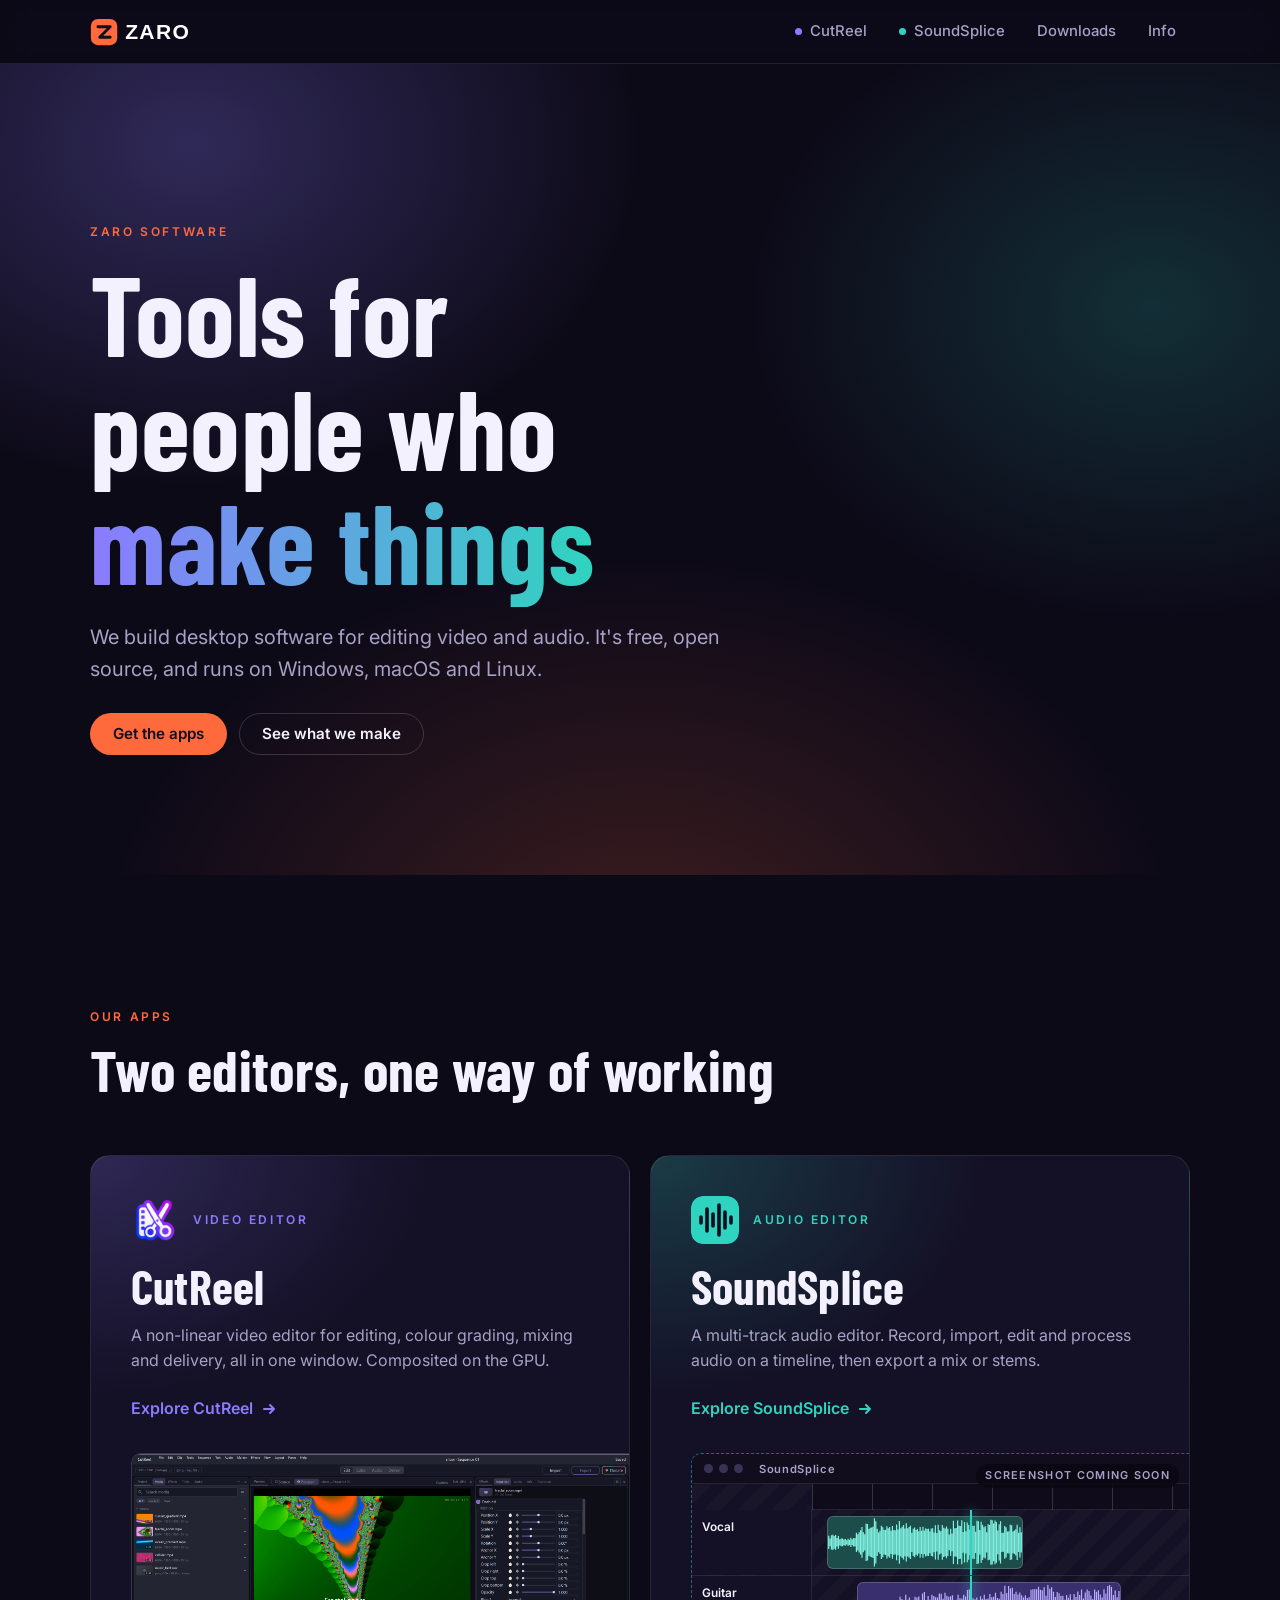
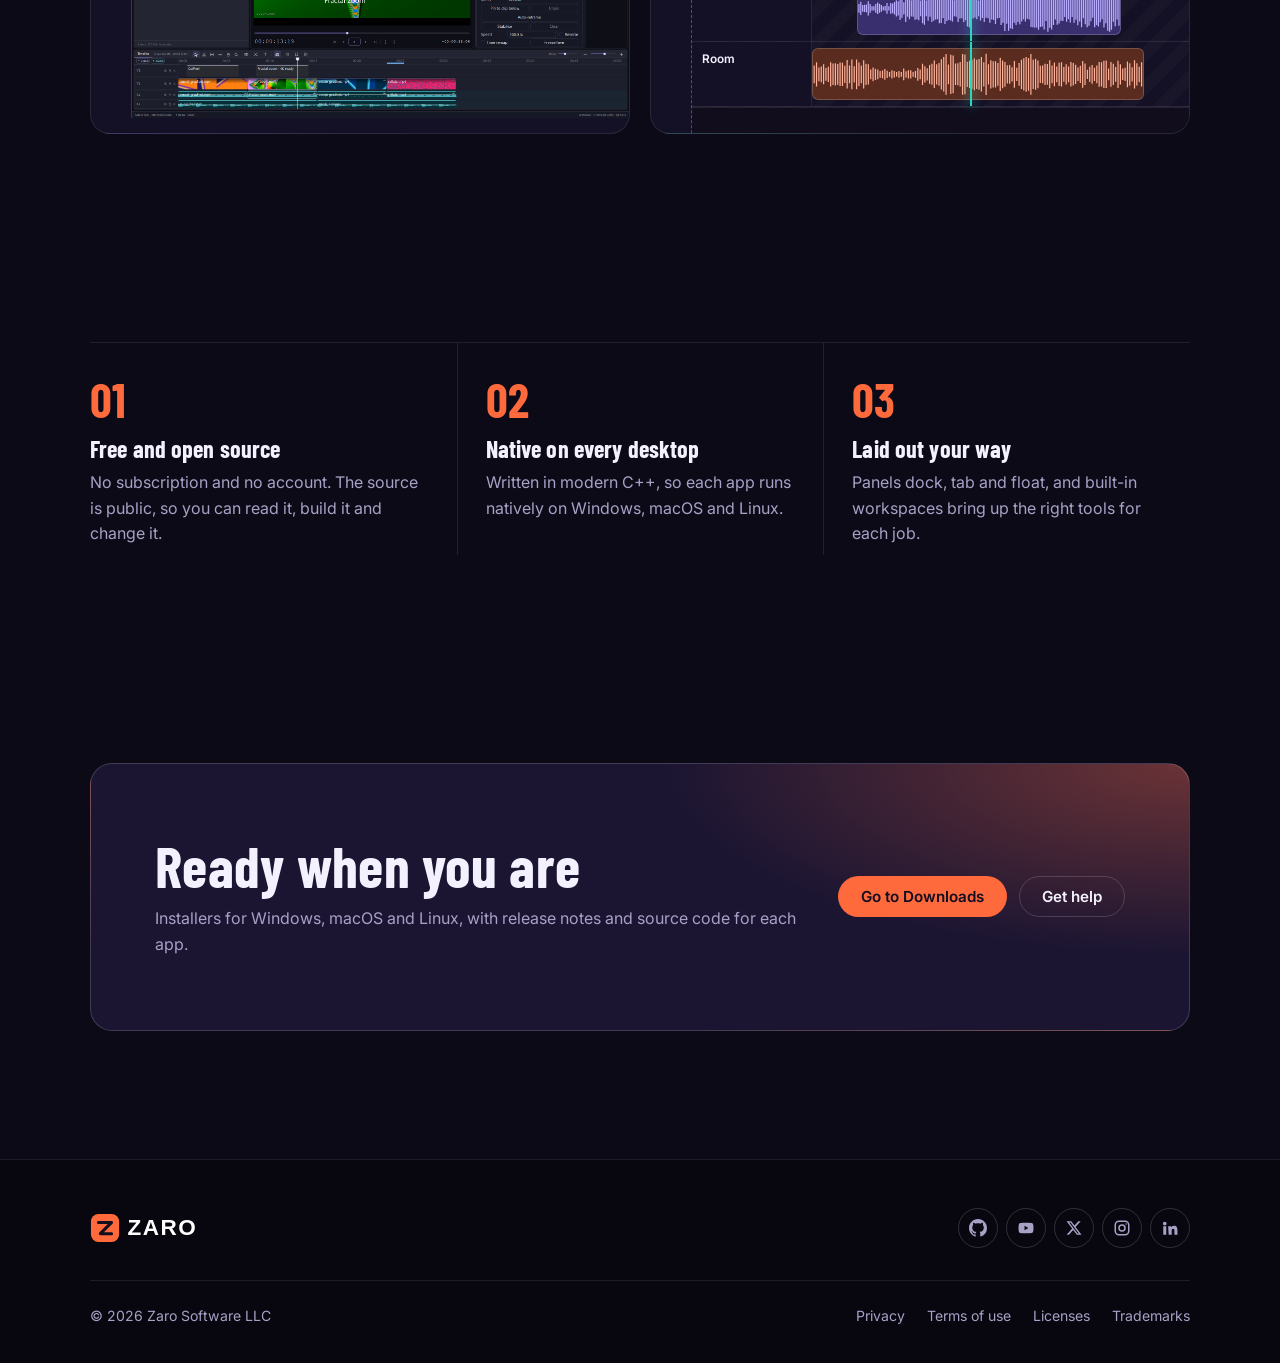
==== index.html @ 269a8d81 "Initial website" ====
<!doctype html>
<html lang="en" class="no-js">
<head>
  <meta charset="utf-8">
  <meta name="viewport" content="width=device-width, initial-scale=1">
  <title>Zaro | Free creative tools for video and audio</title>
  <meta name="description" content="Zaro makes CutReel, a non-linear video editor, and SoundSplice, a multi-track audio editor. Free, open source, for Windows, macOS and Linux.">
  <link rel="icon" href="assets/img/brand/zaro-mark.svg" type="image/svg+xml">
  <link rel="preconnect" href="https://fonts.googleapis.com">
  <link rel="preconnect" href="https://fonts.gstatic.com" crossorigin>
  <link href="https://fonts.googleapis.com/css2?family=Barlow+Condensed:wght@600;700&family=Inter:wght@400;500;600;700&family=JetBrains+Mono:wght@400;500&display=swap" rel="stylesheet">
  <link rel="stylesheet" href="assets/css/site.css">
</head>
<body class="theme-zaro">
  <a class="skip-link" href="#main">Skip to content</a>

  <header class="site-header">
    <div class="wrap">
      <a class="brand" href="index.html" aria-label="Zaro home"><img src="assets/img/brand/zaro-logo.svg" alt="Zaro" width="132" height="32"></a>
      <button class="nav-toggle" type="button" aria-expanded="false" aria-controls="site-nav" aria-label="Menu">
        <svg viewBox="0 0 24 24" fill="none" stroke="currentColor" stroke-width="2" stroke-linecap="round"><path d="M4 7h16M4 12h16M4 17h16"/></svg>
      </button>
      <nav class="nav" id="site-nav" aria-label="Main">
        <a href="cutreel.html"><span class="dot dot--cutreel"></span>CutReel</a>
        <a href="soundsplice.html"><span class="dot dot--soundsplice"></span>SoundSplice</a>
        <a href="downloads.html">Downloads</a>
        <a href="info.html">Info</a>
      </nav>
    </div>
  </header>

  <main id="main">
    <section class="home-hero">
      <div class="wrap">
        <span class="eyebrow">Zaro Software</span>
        <h1>Tools for people who <em>make things</em></h1>
        <p class="lede">We build desktop software for editing video and audio. It's free, open source, and runs on Windows, macOS and Linux.</p>
        <div class="btn-row">
          <a class="btn btn--primary" href="downloads.html">Get the apps</a>
          <a class="btn btn--ghost" href="#products">See what we make</a>
        </div>
      </div>
    </section>

    <section class="section" id="products">
      <div class="wrap">
        <div class="section-head reveal">
          <span class="eyebrow">Our apps</span>
          <h2>Two editors, one way of working</h2>
        </div>

        <div class="products">
          <a class="product-card product-card--cutreel reveal" href="cutreel.html">
            <div class="product-card__body">
              <div class="product-card__head">
                <img src="assets/img/cutreel/cutreel-icon.png" alt="" width="48" height="48">
                <span class="eyebrow">Video editor</span>
              </div>
              <h2>CutReel</h2>
              <p>A non-linear video editor for editing, colour grading, mixing and delivery, all in one window. Composited on the GPU.</p>
              <span class="go">Explore CutReel <svg viewBox="0 0 16 16" fill="none" stroke="currentColor" stroke-width="2" stroke-linecap="round" stroke-linejoin="round"><path d="M3 8h10M9 4l4 4-4 4"/></svg></span>
            </div>
            <div class="product-card__media">
              <img src="assets/img/cutreel/01-edit-workspace.png" alt="CutReel's Edit workspace with a media bin, program monitor, Inspector and four-track timeline" width="1920" height="1018" loading="lazy">
            </div>
          </a>

          <a class="product-card product-card--soundsplice reveal" href="soundsplice.html">
            <div class="product-card__body">
              <div class="product-card__head">
                <img src="assets/img/brand/soundsplice-icon.svg" alt="" width="48" height="48">
                <span class="eyebrow">Audio editor</span>
              </div>
              <h2>SoundSplice</h2>
              <p>A multi-track audio editor. Record, import, edit and process audio on a timeline, then export a mix or stems.</p>
              <span class="go">Explore SoundSplice <svg viewBox="0 0 16 16" fill="none" stroke="currentColor" stroke-width="2" stroke-linecap="round" stroke-linejoin="round"><path d="M3 8h10M9 4l4 4-4 4"/></svg></span>
            </div>
            <div class="product-card__media">
              <div class="placeholder mock-daw" data-label="Screenshot coming soon" style="--accent:var(--soundsplice)">
                <div class="mock-daw__bar"><i></i><i></i><i></i><b>SoundSplice</b></div>
                <div class="mock-daw__ruler"></div>
                <div class="mock-daw__tracks">
                  <div class="mock-track"><div class="mock-track__head"><b>Vocal</b></div><div class="mock-track__lane"><div class="mock-clip" style="left:4%;width:52%;background:#1d4d4a" data-wave="11" data-color="#7ff0e0"></div><div class="mock-playhead"></div></div></div>
                  <div class="mock-track"><div class="mock-track__head"><b>Guitar</b></div><div class="mock-track__lane"><div class="mock-clip" style="left:12%;width:70%;background:#3a2f6e" data-wave="23" data-color="#b9adff"></div><div class="mock-playhead"></div></div></div>
                  <div class="mock-track"><div class="mock-track__head"><b>Room</b></div><div class="mock-track__lane"><div class="mock-clip" style="left:0;width:88%;background:#5a2b1f" data-wave="37" data-color="#ffb199"></div><div class="mock-playhead"></div></div></div>
                </div>
                <div class="mock-daw__status"></div>
              </div>
            </div>
          </a>
        </div>
      </div>
    </section>

    <section class="section section--tight">
      <div class="wrap">
        <div class="values reveal">
          <div>
            <div class="num">01</div>
            <h3>Free and open source</h3>
            <p>No subscription and no account. The source is public, so you can read it, build it and change it.</p>
          </div>
          <div>
            <div class="num">02</div>
            <h3>Native on every desktop</h3>
            <p>Written in modern C++, so each app runs natively on Windows, macOS and Linux.</p>
          </div>
          <div>
            <div class="num">03</div>
            <h3>Laid out your way</h3>
            <p>Panels dock, tab and float, and built-in workspaces bring up the right tools for each job.</p>
          </div>
        </div>
      </div>
    </section>

    <section class="section">
      <div class="wrap">
        <div class="cta reveal">
          <div>
            <h2>Ready when you are</h2>
            <p>Installers for Windows, macOS and Linux, with release notes and source code for each app.</p>
          </div>
          <div class="btn-row">
            <a class="btn btn--primary" href="downloads.html">Go to Downloads</a>
            <a class="btn btn--ghost" href="info.html">Get help</a>
          </div>
        </div>
      </div>
    </section>
  </main>

  <footer class="site-footer">
    <div class="wrap">
      <div class="footer-top">
        <a class="footer-logo" href="index.html" aria-label="Zaro home"><img src="assets/img/brand/zaro-logo.svg" alt="Zaro" width="132" height="32"></a>
        <ul class="social" aria-label="Zaro on social media">
          <li><a href="https://github.com/skynab" aria-label="GitHub"><svg viewBox="0 0 16 16" fill="currentColor"><path d="M8 0C3.58 0 0 3.58 0 8c0 3.54 2.29 6.53 5.47 7.59.4.07.55-.17.55-.38 0-.19-.01-.82-.01-1.49-2.01.37-2.53-.49-2.69-.94-.09-.23-.48-.94-.82-1.13-.28-.15-.68-.52-.01-.53.63-.01 1.08.58 1.23.82.72 1.21 1.87.87 2.33.66.07-.52.28-.87.51-1.07-1.78-.2-3.64-.89-3.64-3.95 0-.87.31-1.59.82-2.15-.08-.2-.36-1.02.08-2.12 0 0 .67-.21 2.2.82.64-.18 1.32-.27 2-.27.68 0 1.36.09 2 .27 1.53-1.04 2.2-.82 2.2-.82.44 1.1.16 1.92.08 2.12.51.56.82 1.27.82 2.15 0 3.07-1.87 3.75-3.65 3.95.29.25.54.73.54 1.48 0 1.07-.01 1.93-.01 2.2 0 .21.15.46.55.38A8.01 8.01 0 0 0 16 8c0-4.42-3.58-8-8-8z"/></svg></a></li>
          <li><a href="#" aria-label="YouTube"><svg viewBox="0 0 24 24" fill="currentColor" fill-rule="evenodd"><path d="M21.6 7.2a2.5 2.5 0 0 0-1.8-1.8C18.2 5 12 5 12 5s-6.2 0-7.8.4a2.5 2.5 0 0 0-1.8 1.8A26 26 0 0 0 2 12a26 26 0 0 0 .4 4.8 2.5 2.5 0 0 0 1.8 1.8C5.8 19 12 19 12 19s6.2 0 7.8-.4a2.5 2.5 0 0 0 1.8-1.8A26 26 0 0 0 22 12a26 26 0 0 0-.4-4.8zM10 15V9l5.2 3z"/></svg></a></li>
          <li><a href="#" aria-label="X"><svg viewBox="0 0 24 24" fill="currentColor"><path d="M17.8 3h3.1l-6.8 7.8L22 21h-6.2l-4.9-6.4L5.3 21H2.2l7.3-8.3L2 3h6.3l4.4 5.8zm-1.1 16.2h1.7L7.4 4.7H5.6z"/></svg></a></li>
          <li><a href="#" aria-label="Instagram"><svg viewBox="0 0 24 24" fill="none" stroke="currentColor" stroke-width="2"><rect x="3" y="3" width="18" height="18" rx="5"/><circle cx="12" cy="12" r="4"/><circle cx="17.5" cy="6.5" r="1" fill="currentColor" stroke="none"/></svg></a></li>
          <li><a href="#" aria-label="LinkedIn"><svg viewBox="0 0 24 24" fill="currentColor"><path d="M4.98 3.5a2.5 2.5 0 1 1 0 5 2.5 2.5 0 0 1 0-5zM3 9.5h4V21H3zm6.5 0h3.8v1.6h.06c.53-1 1.83-2.06 3.77-2.06 4.03 0 4.77 2.65 4.77 6.1V21h-4v-5.1c0-1.22-.02-2.79-1.7-2.79-1.7 0-1.96 1.33-1.96 2.7V21h-4z"/></svg></a></li>
        </ul>
      </div>
      <div class="footer-bottom">
        <span>&copy; <span data-year>2026</span> Zaro Software LLC</span>
        <ul class="legal-links">
          <li><a href="legal.html#privacy">Privacy</a></li>
          <li><a href="legal.html#terms">Terms of use</a></li>
          <li><a href="legal.html#licenses">Licenses</a></li>
          <li><a href="legal.html#trademarks">Trademarks</a></li>
        </ul>
      </div>
    </div>
  </footer>

  <script src="assets/js/site.js"></script>
</body>
</html>
---- assets/css/site.css ----
/* ==========================================================================
   Zaro: shared stylesheet
   Product pages are dark; Downloads and Info put light "paper" content under
   a dark hero band. Each page sets its accent with a body class.
   ========================================================================== */

:root {
  --bg: #0d0a18;
  --bg-2: #141025;
  --surface: #1b1532;
  --surface-2: #241d40;
  --line: rgba(255, 255, 255, 0.09);
  --line-strong: rgba(255, 255, 255, 0.16);
  --text: #f4f1ff;
  --muted: #a8a1c6;

  --paper: #f4f3f9;
  --card: #ffffff;
  --ink: #17132a;
  --ink-muted: #5f5a7a;
  --ink-line: #e2dfee;

  --zaro: #ff6a3d;
  --cutreel: #8b7bff;
  --soundsplice: #2fd4c0;
  --accent: var(--zaro);
  --accent-ink: #120d1f;

  --font-display: "Barlow Condensed", "Arial Narrow", sans-serif;
  --font-body: "Inter", system-ui, -apple-system, "Segoe UI", sans-serif;
  --font-mono: "JetBrains Mono", ui-monospace, Consolas, monospace;

  --radius: 14px;
  --radius-sm: 9px;
  --wrap: 1180px;
  --gutter: clamp(16px, 4vw, 40px);
  --header-h: 64px;
}

body.theme-cutreel { --accent: var(--cutreel); }
body.theme-soundsplice { --accent: var(--soundsplice); }

*, *::before, *::after { box-sizing: border-box; }

html { scroll-behavior: smooth; scroll-padding-top: calc(var(--header-h) + 16px); }
@media (prefers-reduced-motion: reduce) { html { scroll-behavior: auto; } }

body {
  margin: 0;
  background: var(--bg);
  color: var(--text);
  font-family: var(--font-body);
  font-size: 16px;
  line-height: 1.6;
  -webkit-font-smoothing: antialiased;
  overflow-x: hidden;
}

img { max-width: 100%; height: auto; display: block; }
a { color: inherit; }
code { font-family: var(--font-mono); font-size: 0.9em; }

.wrap { width: 100%; max-width: var(--wrap); margin: 0 auto; padding: 0 var(--gutter); }

.skip-link {
  position: absolute; left: 12px; top: -48px; z-index: 100;
  background: var(--accent); color: var(--accent-ink);
  padding: 8px 14px; border-radius: 8px; font-weight: 600; text-decoration: none;
}
.skip-link:focus { top: 12px; }

:focus-visible { outline: 2px solid var(--accent); outline-offset: 3px; border-radius: 4px; }

/* ---------- Type ---------- */

.display, h1, h2, h3 {
  font-family: var(--font-display);
  font-weight: 700;
  line-height: 1.02;
  letter-spacing: 0.005em;
  margin: 0;
}
h1 { font-size: clamp(2.8rem, 7vw, 5.4rem); }
h2 { font-size: clamp(2.2rem, 4.6vw, 3.6rem); }
h3 { font-size: clamp(1.45rem, 2.2vw, 1.8rem); }

.eyebrow {
  display: inline-block;
  font-size: 0.75rem;
  font-weight: 600;
  letter-spacing: 0.22em;
  text-transform: uppercase;
  color: var(--accent);
  margin-bottom: 14px;
}
.lede { font-size: clamp(1.05rem, 1.6vw, 1.25rem); color: var(--muted); max-width: 640px; }
.muted { color: var(--muted); }
.center { text-align: center; }
.center .lede { margin-left: auto; margin-right: auto; }

/* ---------- Buttons ---------- */

.btn {
  display: inline-flex; align-items: center; justify-content: center; gap: 8px;
  padding: 12px 22px;
  border-radius: 999px;
  border: 1px solid transparent;
  font: 600 0.95rem/1 var(--font-body);
  text-decoration: none;
  cursor: pointer;
  transition: transform 0.15s ease, background 0.15s ease, border-color 0.15s ease, color 0.15s ease;
  white-space: nowrap;
}
.btn:hover { transform: translateY(-1px); }
.btn--primary { background: var(--accent); color: var(--accent-ink); }
.btn--primary:hover { filter: brightness(1.08); }
.btn--ghost { border-color: var(--line-strong); color: var(--text); background: transparent; }
.btn--ghost:hover { border-color: var(--text); }
.btn--sm { padding: 8px 14px; font-size: 0.85rem; }
.btn-row { display: flex; flex-wrap: wrap; gap: 12px; margin-top: 28px; }
.center .btn-row { justify-content: center; }

/* ---------- Header ---------- */

.site-header {
  position: sticky; top: 0; z-index: 50;
  height: var(--header-h);
  background: rgba(13, 10, 24, 0.82);
  backdrop-filter: saturate(140%) blur(14px);
  -webkit-backdrop-filter: saturate(140%) blur(14px);
  border-bottom: 1px solid var(--line);
}
.site-header .wrap { height: 100%; display: flex; align-items: center; gap: 28px; }
.brand { display: inline-flex; align-items: center; flex-shrink: 0; }
.brand img { height: 28px; width: auto; }

.nav { display: flex; align-items: center; gap: 4px; margin-left: auto; }
.nav a {
  position: relative;
  padding: 8px 14px;
  border-radius: 999px;
  color: var(--muted);
  text-decoration: none;
  font-weight: 500;
  font-size: 0.93rem;
  transition: color 0.15s ease, background 0.15s ease;
}
.nav a:hover { color: var(--text); background: rgba(255, 255, 255, 0.05); }
.nav a[aria-current="page"] { color: var(--text); background: rgba(255, 255, 255, 0.08); }
.nav .dot { display: inline-block; width: 7px; height: 7px; border-radius: 50%; margin-right: 8px; vertical-align: 1px; }
.nav .dot--cutreel { background: var(--cutreel); }
.nav .dot--soundsplice { background: var(--soundsplice); }
.nav .btn { margin-left: 10px; }

.nav-toggle {
  display: none;
  margin-left: auto;
  width: 42px; height: 42px;
  border-radius: 10px;
  border: 1px solid var(--line-strong);
  background: transparent; color: var(--text);
  cursor: pointer;
}
.nav-toggle svg { width: 20px; height: 20px; }

@media (max-width: 860px) {
  .nav-toggle { display: inline-flex; align-items: center; justify-content: center; }
  .nav {
    position: absolute; top: var(--header-h); left: 0; right: 0;
    flex-direction: column; align-items: stretch; gap: 2px;
    padding: 12px var(--gutter) 20px;
    background: var(--bg);
    border-bottom: 1px solid var(--line);
    display: none;
  }
  .nav.is-open { display: flex; }
  .nav a { padding: 12px 14px; border-radius: 10px; }
  .nav .btn { margin: 8px 0 0; }
}

/* ---------- Generic sections ---------- */

.section { padding: clamp(72px, 10vw, 128px) 0; position: relative; }
.section--tight { padding: clamp(48px, 7vw, 80px) 0; }
.section-head { margin-bottom: clamp(36px, 5vw, 56px); }
.section-head .lede { margin-top: 16px; }
.divider { border: 0; border-top: 1px solid var(--line); margin: 0; }

.glow::before {
  content: "";
  position: absolute; inset: 0;
  background: radial-gradient(60% 40% at 50% 20%, color-mix(in srgb, var(--accent) 20%, transparent), transparent 70%);
  -webkit-mask-image: linear-gradient(transparent, #000 15%, #000 85%, transparent);
  mask-image: linear-gradient(transparent, #000 15%, #000 85%, transparent);
  pointer-events: none;
}

/* ---------- Product hero ---------- */

.hero {
  position: relative;
  padding: clamp(64px, 9vw, 112px) 0 0;
  overflow: hidden;
  background:
    radial-gradient(70% 60% at 50% 0%, color-mix(in srgb, var(--accent) 26%, transparent), transparent 70%),
    linear-gradient(180deg, var(--bg-2), var(--bg) 85%);
}
.hero .wrap { position: relative; }
.hero-copy { text-align: center; max-width: 860px; margin: 0 auto; }
.hero-copy h1 span { color: var(--accent); }
.hero-copy .lede { margin: 22px auto 0; }
.hero-icon { width: 72px; height: 72px; margin: 0 auto 22px; border-radius: 18px; }
.hero-meta { margin-top: 18px; font-size: 0.85rem; color: var(--muted); }

.hero-stage { perspective: 1600px; margin-top: clamp(48px, 7vw, 80px); padding-bottom: clamp(48px, 7vw, 96px); }
.hero-shot {
  position: relative;
  transform-origin: 50% 0%;
  transform: rotateX(var(--tilt, 22deg)) scale(var(--shrink, 0.94));
  transition: transform 0.08s linear;
  will-change: transform;
}
.frame {
  border-radius: var(--radius);
  border: 1px solid var(--line-strong);
  background: #0a0812;
  overflow: hidden;
  box-shadow: 0 40px 120px -30px rgba(0, 0, 0, 0.8), 0 0 0 1px rgba(0, 0, 0, 0.4);
}
.frame--bar::before {
  content: "";
  display: block; height: 28px;
  background:
    radial-gradient(circle at 16px 14px, #ff5f57 5px, transparent 5.5px),
    radial-gradient(circle at 34px 14px, #febc2e 5px, transparent 5.5px),
    radial-gradient(circle at 52px 14px, #28c840 5px, transparent 5.5px),
    #17131f;
  border-bottom: 1px solid var(--line);
}
@media (prefers-reduced-motion: reduce) { .hero-shot { transform: none !important; } }

.scroll-cue {
  display: flex; flex-direction: column; align-items: center; gap: 8px;
  margin-top: 36px;
  font-size: 0.7rem; letter-spacing: 0.3em; text-transform: uppercase; color: var(--muted);
}
.scroll-cue i { width: 1px; height: 36px; background: linear-gradient(var(--accent), transparent); animation: cue 1.8s ease-in-out infinite; }
@keyframes cue { 0%, 100% { opacity: 0.3; transform: scaleY(0.6); } 50% { opacity: 1; transform: scaleY(1); } }

/* ---------- Workspace tabs ---------- */

.tabs { display: inline-flex; gap: 4px; padding: 5px; border-radius: 999px; background: var(--surface); border: 1px solid var(--line); flex-wrap: wrap; justify-content: center; }
.tabs button {
  border: 0; background: transparent; color: var(--muted);
  padding: 9px 20px; border-radius: 999px;
  font: 600 0.92rem/1 var(--font-body); cursor: pointer;
  transition: background 0.15s ease, color 0.15s ease;
}
.tabs button:hover { color: var(--text); }
.tabs button[aria-selected="true"] { background: var(--accent); color: var(--accent-ink); }
.tab-panels { margin-top: 32px; position: relative; }
.tab-panel[hidden] { display: none; }
.tab-panel figcaption { margin-top: 16px; text-align: center; color: var(--muted); font-size: 0.95rem; }
.tab-panel { animation: fadeUp 0.35s ease both; }
@keyframes fadeUp { from { opacity: 0; transform: translateY(8px); } to { opacity: 1; transform: none; } }

/* ---------- Sticky story (text steps beside a pinned visual) ---------- */

.story { display: grid; grid-template-columns: minmax(0, 0.9fr) minmax(0, 1.1fr); gap: clamp(32px, 5vw, 72px); align-items: start; }
.story-steps { display: flex; flex-direction: column; }
.story-step {
  min-height: min(72vh, 680px);
  display: flex; flex-direction: column; justify-content: center;
  padding: 24px 0 24px 28px;
  border-left: 2px solid var(--line);
  opacity: 0.38;
  transition: opacity 0.3s ease, border-color 0.3s ease;
}
.story-step.is-active { opacity: 1; border-left-color: var(--accent); }
.story-step h3 { margin-bottom: 12px; }
.story-step p { color: var(--muted); margin: 0 0 14px; }
.story-step .story-inline { display: none; margin-top: 18px; }
.story-visual { position: sticky; top: calc(var(--header-h) + 6vh); height: min(76vh, 640px); display: flex; align-items: center; justify-content: center; }
.story-visual figure { position: absolute; inset: 0; margin: 0; display: flex; align-items: center; justify-content: center; opacity: 0; transform: translateY(16px) scale(0.98); transition: opacity 0.45s ease, transform 0.45s ease; pointer-events: none; }
.story-visual figure.is-active { opacity: 1; transform: none; pointer-events: auto; }
.story-visual img { max-height: 100%; width: auto; max-width: 100%; object-fit: contain; }

@media (max-width: 900px) {
  .story { grid-template-columns: 1fr; }
  .story-visual { display: none; }
  .story-step { min-height: 0; opacity: 1; padding: 28px 0 28px 20px; border-left-color: var(--accent); }
  .story-step .story-inline { display: block; }
}

/* ---------- Bullet lists ---------- */

.ticks { list-style: none; padding: 0; margin: 0; display: grid; gap: 10px; }
.ticks li { position: relative; padding-left: 28px; color: var(--muted); }
.ticks li::before {
  content: "";
  position: absolute; left: 0; top: 0.5em;
  width: 14px; height: 8px;
  border-left: 2px solid var(--accent); border-bottom: 2px solid var(--accent);
  transform: rotate(-45deg) translateY(-3px);
}
.ticks strong { color: var(--text); font-weight: 600; }

/* ---------- Split feature (copy beside imagery) ---------- */

.split { display: grid; grid-template-columns: minmax(0, 1fr) minmax(0, 1.25fr); gap: clamp(32px, 5vw, 72px); align-items: center; }
.split--flip { grid-template-columns: minmax(0, 1.25fr) minmax(0, 1fr); }
.split--flip > :first-child { order: 2; }
.split h2 { margin-bottom: 16px; }
.split .lede { margin-bottom: 26px; }
@media (max-width: 900px) {
  .split, .split--flip { grid-template-columns: 1fr; }
  .split--flip > :first-child { order: 0; }
}

.collage { display: grid; gap: 16px; }
.collage--2 { grid-template-columns: 1.3fr 1fr; align-items: start; }
.collage--2 > :nth-child(3) { grid-column: 1 / -1; }
@media (max-width: 560px) { .collage--2 { grid-template-columns: 1fr; } }

.shot { margin: 0; }
.shot img { width: 100%; border-radius: var(--radius-sm); border: 1px solid var(--line-strong); background: #0a0812; }
.shot figcaption { margin-top: 10px; font-size: 0.85rem; color: var(--muted); }
.zoomable { cursor: zoom-in; }

/* ---------- Bento grid ---------- */

.bento { display: grid; grid-template-columns: repeat(6, minmax(0, 1fr)); gap: 16px; }
.tile {
  grid-column: span 2;
  background: linear-gradient(180deg, var(--surface), var(--bg-2));
  border: 1px solid var(--line);
  border-radius: var(--radius);
  padding: 24px;
  display: flex; flex-direction: column; gap: 10px;
  overflow: hidden;
}
.tile--wide { grid-column: span 4; }
.tile--half { grid-column: span 3; }
.tile--full { grid-column: 1 / -1; }
.tile h3 { font-size: 1.45rem; }
.tile p { margin: 0; color: var(--muted); font-size: 0.95rem; }
.tile .tile-media { margin-top: auto; padding-top: 14px; }
.tile .tile-media img { border-radius: 8px; border: 1px solid var(--line); }
@media (max-width: 900px) {
  .bento { grid-template-columns: repeat(2, minmax(0, 1fr)); }
  .tile, .tile--wide, .tile--half { grid-column: span 2; }
  .tile--sm-half { grid-column: span 1; }
}
@media (max-width: 560px) { .tile--sm-half { grid-column: span 2; } }

/* ---------- Scope grid ---------- */

.quad { display: grid; grid-template-columns: repeat(2, minmax(0, 1fr)); gap: 16px; }
@media (max-width: 640px) { .quad { grid-template-columns: 1fr; } }
.quad .shot { position: relative; }
.quad .shot figcaption {
  position: absolute; left: 12px; bottom: 12px; margin: 0;
  padding: 4px 10px; border-radius: 999px;
  background: rgba(10, 8, 18, 0.8); color: var(--text);
  font-size: 0.75rem; font-weight: 600; letter-spacing: 0.08em; text-transform: uppercase;
}

/* ---------- Chips / formats ---------- */

.chips { display: flex; flex-wrap: wrap; gap: 10px; }
.chip {
  display: inline-flex; align-items: center; gap: 8px;
  padding: 8px 14px; border-radius: 999px;
  background: var(--surface); border: 1px solid var(--line);
  font-size: 0.9rem; color: var(--text);
}
.chip b { color: var(--accent); font-weight: 600; }

.terminal {
  background: #08060f;
  border: 1px solid var(--line-strong);
  border-radius: var(--radius);
  padding: 20px 22px;
  font-family: var(--font-mono);
  font-size: 0.88rem;
  line-height: 1.8;
  color: #d8d2f5;
  overflow-x: auto;
}
.terminal .p { color: var(--accent); user-select: none; }
.terminal .c { color: #6f6890; }

/* ---------- "Under the hood" cards ---------- */

.hood { display: grid; grid-template-columns: repeat(4, minmax(0, 1fr)); gap: 16px; }
.hood-card { padding: 26px 22px; border-radius: var(--radius); border: 1px solid var(--line); background: var(--bg-2); }
.hood-card .eyebrow { font-size: 0.68rem; margin-bottom: 18px; }
.hood-card h3 { font-size: 1.7rem; margin-bottom: 10px; }
.hood-card p { margin: 0; color: var(--muted); font-size: 0.93rem; }
@media (max-width: 960px) { .hood { grid-template-columns: repeat(2, minmax(0, 1fr)); } }
@media (max-width: 520px) { .hood { grid-template-columns: 1fr; } }

/* ---------- Use-case marquee ---------- */

.marquee { overflow: hidden; mask-image: linear-gradient(90deg, transparent, #000 10%, #000 90%, transparent); -webkit-mask-image: linear-gradient(90deg, transparent, #000 10%, #000 90%, transparent); }
.marquee-track { display: flex; gap: 14px; width: max-content; animation: marquee 38s linear infinite; }
.marquee-track span {
  padding: 14px 24px; border-radius: 999px; border: 1px solid var(--line-strong);
  font-family: var(--font-display); font-weight: 600; font-size: 1.3rem; letter-spacing: 0.08em; text-transform: uppercase;
  white-space: nowrap;
}
.marquee-track span:nth-child(odd) { color: var(--accent); }
@keyframes marquee { to { transform: translateX(-50%); } }
@media (prefers-reduced-motion: reduce) { .marquee-track { animation: none; flex-wrap: wrap; width: auto; } }

/* ---------- CTA band ---------- */

.cta {
  position: relative;
  border-radius: calc(var(--radius) + 8px);
  padding: clamp(40px, 6vw, 72px) clamp(24px, 5vw, 64px);
  background:
    radial-gradient(80% 120% at 100% 0%, color-mix(in srgb, var(--accent) 35%, transparent), transparent 60%),
    var(--surface);
  border: 1px solid var(--line-strong);
  display: grid; grid-template-columns: 1fr auto; gap: 32px; align-items: center;
  overflow: hidden;
}
.cta p { margin: 12px 0 0; color: var(--muted); }
.cta .btn-row { margin: 0; }
@media (max-width: 760px) { .cta { grid-template-columns: 1fr; } }

/* ---------- Floating download pill ---------- */

.float-pill {
  position: fixed; left: 50%; bottom: 20px; z-index: 40;
  display: flex; align-items: center; gap: 16px;
  padding: 8px 8px 8px 20px;
  border-radius: 999px;
  background: rgba(20, 16, 37, 0.9);
  border: 1px solid var(--line-strong);
  backdrop-filter: blur(12px); -webkit-backdrop-filter: blur(12px);
  box-shadow: 0 16px 40px -12px rgba(0, 0, 0, 0.6);
  font-size: 0.85rem; color: var(--muted);
  transform: translate(-50%, 140%);
  opacity: 0;
  transition: transform 0.35s ease, opacity 0.35s ease;
  max-width: calc(100% - 32px);
}
.float-pill.is-visible { transform: translate(-50%, 0); opacity: 1; }
.float-pill span { white-space: nowrap; overflow: hidden; text-overflow: ellipsis; }
@media (max-width: 560px) { .float-pill span { display: none; } .float-pill { padding: 6px; } }

/* ---------- Lightbox ---------- */

.lightbox {
  position: fixed; inset: 0; z-index: 90;
  background: rgba(6, 4, 12, 0.92);
  display: none; align-items: center; justify-content: center;
  padding: 4vh 4vw;
  cursor: zoom-out;
}
.lightbox.is-open { display: flex; animation: fadeUp 0.2s ease both; }
.lightbox img { max-width: 100%; max-height: 100%; border-radius: 10px; box-shadow: 0 30px 80px rgba(0, 0, 0, 0.6); }
.lightbox button {
  position: absolute; top: 18px; right: 18px;
  width: 44px; height: 44px; border-radius: 50%;
  border: 1px solid var(--line-strong); background: var(--surface); color: var(--text);
  font-size: 1.4rem; line-height: 1; cursor: pointer;
}

/* ---------- Reveal on scroll ---------- */

.reveal { opacity: 0; transform: translateY(24px); transition: opacity 0.7s ease, transform 0.7s ease; }
.reveal.is-in { opacity: 1; transform: none; }
@media (prefers-reduced-motion: reduce) { .reveal { opacity: 1; transform: none; transition: none; } }
.no-js .reveal { opacity: 1; transform: none; }

/* ---------- Placeholder art (SoundSplice and other pending imagery) ---------- */

.placeholder {
  position: relative;
  border-radius: var(--radius-sm);
  border: 1px dashed color-mix(in srgb, var(--accent) 45%, transparent);
  background:
    repeating-linear-gradient(135deg, rgba(255, 255, 255, 0.025) 0 12px, transparent 12px 24px),
    var(--bg-2);
  overflow: hidden;
}
.placeholder::after {
  content: attr(data-label);
  position: absolute; right: 10px; top: 10px;
  padding: 3px 9px; border-radius: 999px;
  background: rgba(10, 8, 18, 0.85); color: var(--muted);
  font-size: 0.68rem; letter-spacing: 0.12em; text-transform: uppercase; font-weight: 600;
}
.placeholder svg { display: block; width: 100%; height: auto; }

/* Mock multitrack editor built from SVG waveforms (see site.js: renderWaveMocks) */
.mock-daw { aspect-ratio: 16 / 9; display: grid; grid-template-rows: 30px 26px 1fr 26px; }
.mock-daw__bar { border-bottom: 1px solid var(--line); background: #110d1d; display: flex; align-items: center; gap: 6px; padding: 0 12px; }
.mock-daw__bar i { width: 9px; height: 9px; border-radius: 50%; background: #3a3256; }
.mock-daw__bar b { margin-left: 10px; font: 600 0.7rem var(--font-body); color: var(--muted); letter-spacing: 0.06em; }
.mock-daw__ruler { border-bottom: 1px solid var(--line); background: repeating-linear-gradient(90deg, var(--line-strong) 0 1px, transparent 1px 60px) #0f0b1a; margin-left: 120px; }
.mock-daw__tracks { display: flex; flex-direction: column; }
.mock-track { flex: 1; display: grid; grid-template-columns: 120px 1fr; border-bottom: 1px solid var(--line); min-height: 0; }
.mock-track__head { background: #141025; border-right: 1px solid var(--line); padding: 8px 10px; font-size: 0.7rem; color: var(--muted); display: flex; flex-direction: column; justify-content: space-between; }
.mock-track__head b { color: var(--text); font-weight: 600; font-size: 0.74rem; }
.mock-track__head span { display: flex; gap: 4px; }
.mock-track__head span i { font-style: normal; font-weight: 700; font-size: 0.6rem; padding: 1px 5px; border-radius: 4px; background: #241d40; }
.mock-track__lane { position: relative; padding: 6px 0; }
.mock-clip { position: absolute; top: 6px; bottom: 6px; border-radius: 6px; overflow: hidden; border: 1px solid rgba(255, 255, 255, 0.18); }
.mock-clip svg { position: absolute; inset: 0; width: 100%; height: 100%; }
.mock-clip em { position: absolute; left: 6px; top: 3px; font-style: normal; font-size: 0.62rem; font-weight: 600; color: rgba(255, 255, 255, 0.9); z-index: 1; }
.mock-daw__status { border-top: 1px solid var(--line); background: #110d1d; }
.mock-playhead { position: absolute; top: 0; bottom: 0; width: 2px; background: var(--accent); left: 42%; box-shadow: 0 0 12px var(--accent); }
@media (max-width: 560px) {
  .mock-track { grid-template-columns: 64px 1fr; }
  .mock-daw__ruler { margin-left: 64px; }
  .mock-track__head span { display: none; }
}

.mock-panel { aspect-ratio: 4 / 3; display: flex; align-items: center; justify-content: center; padding: 24px; }
.mock-panel--wide { aspect-ratio: 16 / 7; }

/* ---------- Light "paper" pages (Downloads, Info, Legal) ---------- */

.page-hero {
  position: relative;
  padding: clamp(56px, 8vw, 96px) 0 clamp(48px, 6vw, 72px);
  background:
    radial-gradient(60% 90% at 85% 0%, color-mix(in srgb, var(--accent) 22%, transparent), transparent 65%),
    var(--bg-2);
  border-bottom: 1px solid var(--line);
}
.page-hero h1 { font-size: clamp(2.6rem, 6vw, 4.2rem); }
.page-hero .lede { margin-top: 14px; }

.paper { background: var(--paper); color: var(--ink); }
.paper .muted, .paper .lede { color: var(--ink-muted); }
.paper .eyebrow { color: var(--ink-muted); }
.paper h2 { font-size: clamp(1.9rem, 3.4vw, 2.6rem); }

.card {
  background: var(--card);
  border: 1px solid var(--ink-line);
  border-radius: var(--radius);
  padding: 22px;
  color: var(--ink);
  text-decoration: none;
  transition: border-color 0.15s ease, box-shadow 0.15s ease, transform 0.15s ease;
}
a.card:hover { border-color: #c9c4de; box-shadow: 0 10px 30px -18px rgba(23, 19, 42, 0.45); transform: translateY(-2px); }

/* Downloads */
.product-jump { display: flex; flex-wrap: wrap; gap: 10px; margin-top: 28px; }
.product-jump a {
  display: inline-flex; align-items: center; gap: 10px;
  padding: 10px 18px 10px 12px; border-radius: 999px;
  border: 1px solid var(--line-strong); color: var(--text); text-decoration: none; font-weight: 600; font-size: 0.92rem;
}
.product-jump a:hover { border-color: var(--text); }
.product-jump img, .product-jump .pj-icon { width: 26px; height: 26px; border-radius: 7px; }

.dl-product { padding: clamp(48px, 7vw, 80px) 0; border-bottom: 1px solid var(--ink-line); }
.dl-product:last-child { border-bottom: 0; }
.dl-head { display: flex; align-items: center; gap: 18px; margin-bottom: 8px; flex-wrap: wrap; }
.dl-head img, .dl-head .pj-icon { width: 56px; height: 56px; border-radius: 14px; }
.dl-head h2 { font-size: clamp(2rem, 4vw, 2.8rem); }
.dl-head .tag {
  margin-left: auto;
  font-size: 0.75rem; font-weight: 600; padding: 5px 12px; border-radius: 999px;
  background: color-mix(in srgb, var(--p-accent) 16%, white); color: var(--ink);
  border: 1px solid color-mix(in srgb, var(--p-accent) 45%, white);
}
.dl-meta { color: var(--ink-muted); font-size: 0.95rem; margin: 0 0 32px; }
.dl-meta a { color: var(--ink); font-weight: 600; }
.dl-label { font-size: 0.72rem; font-weight: 700; letter-spacing: 0.2em; text-transform: uppercase; color: var(--ink-muted); margin: 0 0 14px; }

.os-grid { display: grid; grid-template-columns: repeat(3, minmax(0, 1fr)); gap: 16px; margin-bottom: 40px; }
@media (max-width: 860px) { .os-grid { grid-template-columns: 1fr; } }
.os-card { position: relative; display: flex; flex-direction: column; gap: 6px; min-height: 196px; }
.os-card svg.os-icon { width: 30px; height: 30px; margin-bottom: 12px; color: var(--ink); }
.os-card h3 { font-family: var(--font-body); font-weight: 700; font-size: 1.15rem; }
.os-card p { margin: 0; color: var(--ink-muted); font-size: 0.9rem; }
.os-card .os-cta { margin-top: auto; padding-top: 18px; }
.os-card .text-link { color: var(--ink); font-weight: 600; text-decoration: none; font-size: 0.92rem; }
.os-card .text-link:hover { text-decoration: underline; }
.os-card.is-yours { border: 2px solid var(--p-accent); padding: 21px; }
.os-card .yours-badge {
  position: absolute; top: 16px; right: 16px;
  font-size: 0.7rem; font-weight: 700; letter-spacing: 0.04em;
  padding: 4px 10px; border-radius: 999px;
  background: var(--p-accent); color: var(--accent-ink);
}
.os-card .btn--primary { background: var(--p-accent); color: var(--accent-ink); }
.os-card .btn--soon { background: var(--paper); color: var(--ink-muted); border-color: var(--ink-line); cursor: default; }
.os-card .btn--soon:hover { transform: none; }

.res-grid { display: grid; grid-template-columns: repeat(4, minmax(0, 1fr)); gap: 14px; }
@media (max-width: 960px) { .res-grid { grid-template-columns: repeat(2, minmax(0, 1fr)); } }
@media (max-width: 520px) { .res-grid { grid-template-columns: 1fr; } }
.res-card { display: flex; flex-direction: column; gap: 4px; padding: 18px; }
.res-card h4 { margin: 0; font-size: 0.98rem; }
.res-card p { margin: 0; color: var(--ink-muted); font-size: 0.86rem; }
.res-card .res-go { margin-top: 14px; font-size: 0.85rem; font-weight: 600; color: var(--ink); display: inline-flex; align-items: center; gap: 6px; }
.dl-note { margin-top: 28px; font-size: 0.86rem; color: var(--ink-muted); }

/* Info */
.search {
  position: relative; max-width: 640px; margin-top: 28px;
}
.search input {
  width: 100%;
  padding: 16px 18px 16px 50px;
  border-radius: 12px;
  border: 1px solid var(--line-strong);
  background: rgba(255, 255, 255, 0.05);
  color: var(--text);
  font: inherit;
}
.search input::placeholder { color: var(--muted); }
.search input:focus { outline: none; border-color: var(--accent); background: rgba(255, 255, 255, 0.08); }
.search svg { position: absolute; left: 18px; top: 50%; width: 18px; height: 18px; transform: translateY(-50%); color: var(--muted); }

.filter-tabs { display: flex; gap: 8px; flex-wrap: wrap; margin-bottom: 24px; }
.filter-tabs button {
  border: 1px solid var(--ink-line); background: var(--card); color: var(--ink-muted);
  padding: 8px 16px; border-radius: 999px; font: 600 0.88rem/1 var(--font-body); cursor: pointer;
}
.filter-tabs button[aria-pressed="true"] { background: var(--ink); border-color: var(--ink); color: #fff; }

.guide-list { display: grid; gap: 12px; }
.guide { display: grid; grid-template-columns: auto 1fr auto; gap: 18px; align-items: center; }
.guide .g-icon { width: 44px; height: 44px; border-radius: 11px; display: grid; place-items: center; background: var(--paper); border: 1px solid var(--ink-line); }
.guide .g-icon svg { width: 20px; height: 20px; }
.guide h3 { font-family: var(--font-body); font-size: 1.05rem; font-weight: 700; margin: 0 0 2px; }
.guide p { margin: 0; color: var(--ink-muted); font-size: 0.92rem; }
.guide .g-meta { font-size: 0.82rem; color: var(--ink-muted); white-space: nowrap; display: flex; align-items: center; gap: 10px; }
.pill { display: inline-block; padding: 3px 10px; border-radius: 999px; font-size: 0.72rem; font-weight: 700; letter-spacing: 0.03em; }
.pill--cutreel { background: #ece9ff; color: #4b3dc4; }
.pill--soundsplice { background: #dcf8f3; color: #0f7a6c; }
.pill--zaro { background: #ffe8df; color: #b13e17; }
@media (max-width: 640px) {
  .guide { grid-template-columns: auto 1fr; }
  .guide .g-meta { grid-column: 2; }
}

.community { display: grid; grid-template-columns: repeat(4, minmax(0, 1fr)); gap: 14px; }
@media (max-width: 960px) { .community { grid-template-columns: repeat(2, minmax(0, 1fr)); } }
@media (max-width: 520px) { .community { grid-template-columns: 1fr; } }
.community .card { display: flex; flex-direction: column; gap: 8px; }
.community .card svg { width: 26px; height: 26px; margin-bottom: 6px; }
.community h3 { font-family: var(--font-body); font-size: 1.02rem; font-weight: 700; }
.community p { margin: 0; color: var(--ink-muted); font-size: 0.9rem; }

.faq { display: grid; gap: 10px; }
.faq details { background: var(--card); border: 1px solid var(--ink-line); border-radius: 12px; padding: 0 20px; }
.faq summary { cursor: pointer; list-style: none; padding: 18px 0; font-weight: 600; display: flex; justify-content: space-between; gap: 16px; }
.faq summary::-webkit-details-marker { display: none; }
.faq summary::after { content: "+"; font-size: 1.3rem; line-height: 1; color: var(--ink-muted); transition: transform 0.2s ease; }
.faq details[open] summary::after { transform: rotate(45deg); }
.faq details p { margin: 0 0 18px; color: var(--ink-muted); }
.faq a, .prose a { color: var(--ink); font-weight: 600; }

.empty-state { display: none; padding: 32px; text-align: center; color: var(--ink-muted); border: 1px dashed var(--ink-line); border-radius: var(--radius); }
.empty-state.is-visible { display: block; }

.prose { max-width: 760px; }
.prose h2 { margin: 48px 0 12px; font-size: 2rem; }
.prose h2:first-child { margin-top: 0; }
.prose p, .prose li { color: var(--ink-muted); }

/* ---------- Home ---------- */

.home-hero {
  position: relative;
  padding: clamp(80px, 12vw, 160px) 0 clamp(72px, 10vw, 120px);
  overflow: hidden;
  background:
    radial-gradient(50% 60% at 15% 10%, rgba(139, 123, 255, 0.28), transparent 70%),
    radial-gradient(45% 55% at 90% 30%, rgba(47, 212, 192, 0.18), transparent 70%),
    radial-gradient(60% 70% at 50% 110%, rgba(255, 106, 61, 0.2), transparent 70%),
    var(--bg);
}
.home-hero h1 { font-size: clamp(3.2rem, 9vw, 7rem); max-width: 11ch; }
.home-hero h1 em { font-style: normal; background: linear-gradient(90deg, var(--cutreel), var(--soundsplice)); -webkit-background-clip: text; background-clip: text; color: transparent; }
.home-hero .lede { margin-top: 24px; }

.products { display: grid; grid-template-columns: repeat(2, minmax(0, 1fr)); gap: 20px; }
@media (max-width: 900px) { .products { grid-template-columns: 1fr; } }
.product-card {
  --p-accent: var(--zaro);
  position: relative;
  display: flex; flex-direction: column;
  border-radius: calc(var(--radius) + 6px);
  border: 1px solid var(--line);
  background:
    radial-gradient(90% 60% at 0% 0%, color-mix(in srgb, var(--p-accent) 22%, transparent), transparent 70%),
    var(--bg-2);
  overflow: hidden;
  text-decoration: none;
  transition: border-color 0.2s ease, transform 0.2s ease;
}
.product-card:hover { border-color: color-mix(in srgb, var(--p-accent) 60%, transparent); transform: translateY(-3px); }
.product-card--cutreel { --p-accent: var(--cutreel); }
.product-card--soundsplice { --p-accent: var(--soundsplice); }
.product-card__body { padding: clamp(24px, 3.5vw, 40px) clamp(24px, 3.5vw, 40px) 0; }
.product-card__head { display: flex; align-items: center; gap: 14px; margin-bottom: 18px; }
.product-card__head img, .product-card__head .pj-icon { width: 48px; height: 48px; border-radius: 12px; }
.product-card__head .eyebrow { color: var(--p-accent); margin: 0; }
.product-card h2 { font-size: clamp(2.2rem, 4vw, 3rem); }
.product-card p { color: var(--muted); margin: 12px 0 0; }
.product-card .go { display: inline-flex; align-items: center; gap: 8px; margin-top: 22px; font-weight: 600; color: var(--p-accent); }
.product-card .go svg { width: 16px; height: 16px; transition: transform 0.2s ease; }
.product-card:hover .go svg { transform: translateX(4px); }
.product-card__media { margin-top: 32px; padding-left: clamp(24px, 3.5vw, 40px); }
.product-card__media > * { border-radius: 10px 0 0 0; border-right: 0; border-bottom: 0; }
.product-card__media img { width: 100%; border: 1px solid var(--line-strong); border-right: 0; border-bottom: 0; border-radius: 10px 0 0 0; }

.values { display: grid; grid-template-columns: repeat(3, minmax(0, 1fr)); gap: 0; border-top: 1px solid var(--line); }
.values > div { padding: 32px 28px 8px 0; }
.values > div + div { padding-left: 28px; border-left: 1px solid var(--line); }
.values .num { font-family: var(--font-display); font-size: 3rem; font-weight: 700; color: var(--zaro); line-height: 1; }
.values h3 { margin: 14px 0 8px; font-size: 1.5rem; }
.values p { margin: 0; color: var(--muted); }
@media (max-width: 760px) {
  .values { grid-template-columns: 1fr; }
  .values > div + div { padding-left: 0; border-left: 0; border-top: 1px solid var(--line); }
}

/* ---------- Footer ---------- */

.site-footer { background: #08060f; border-top: 1px solid var(--line); padding: 48px 0 36px; color: var(--muted); font-size: 0.88rem; }
.footer-top { display: flex; align-items: center; justify-content: space-between; gap: 24px; flex-wrap: wrap; }
.footer-logo img { height: 30px; width: auto; }
.social { display: flex; gap: 8px; list-style: none; margin: 0; padding: 0; }
.social a {
  display: grid; place-items: center;
  width: 40px; height: 40px; border-radius: 50%;
  border: 1px solid var(--line-strong); color: var(--muted);
  transition: color 0.15s ease, border-color 0.15s ease, background 0.15s ease;
}
.social a:hover { color: var(--text); border-color: var(--text); background: rgba(255, 255, 255, 0.05); }
.social svg { width: 18px; height: 18px; }
.footer-bottom { display: flex; justify-content: space-between; gap: 16px; flex-wrap: wrap; margin-top: 32px; padding-top: 24px; border-top: 1px solid var(--line); }
.legal-links { display: flex; flex-wrap: wrap; gap: 6px 22px; list-style: none; margin: 0; padding: 0; }
.legal-links a { color: var(--muted); text-decoration: none; }
.legal-links a:hover { color: var(--text); text-decoration: underline; }

.visually-hidden { position: absolute !important; width: 1px; height: 1px; overflow: hidden; clip: rect(0 0 0 0); white-space: nowrap; }
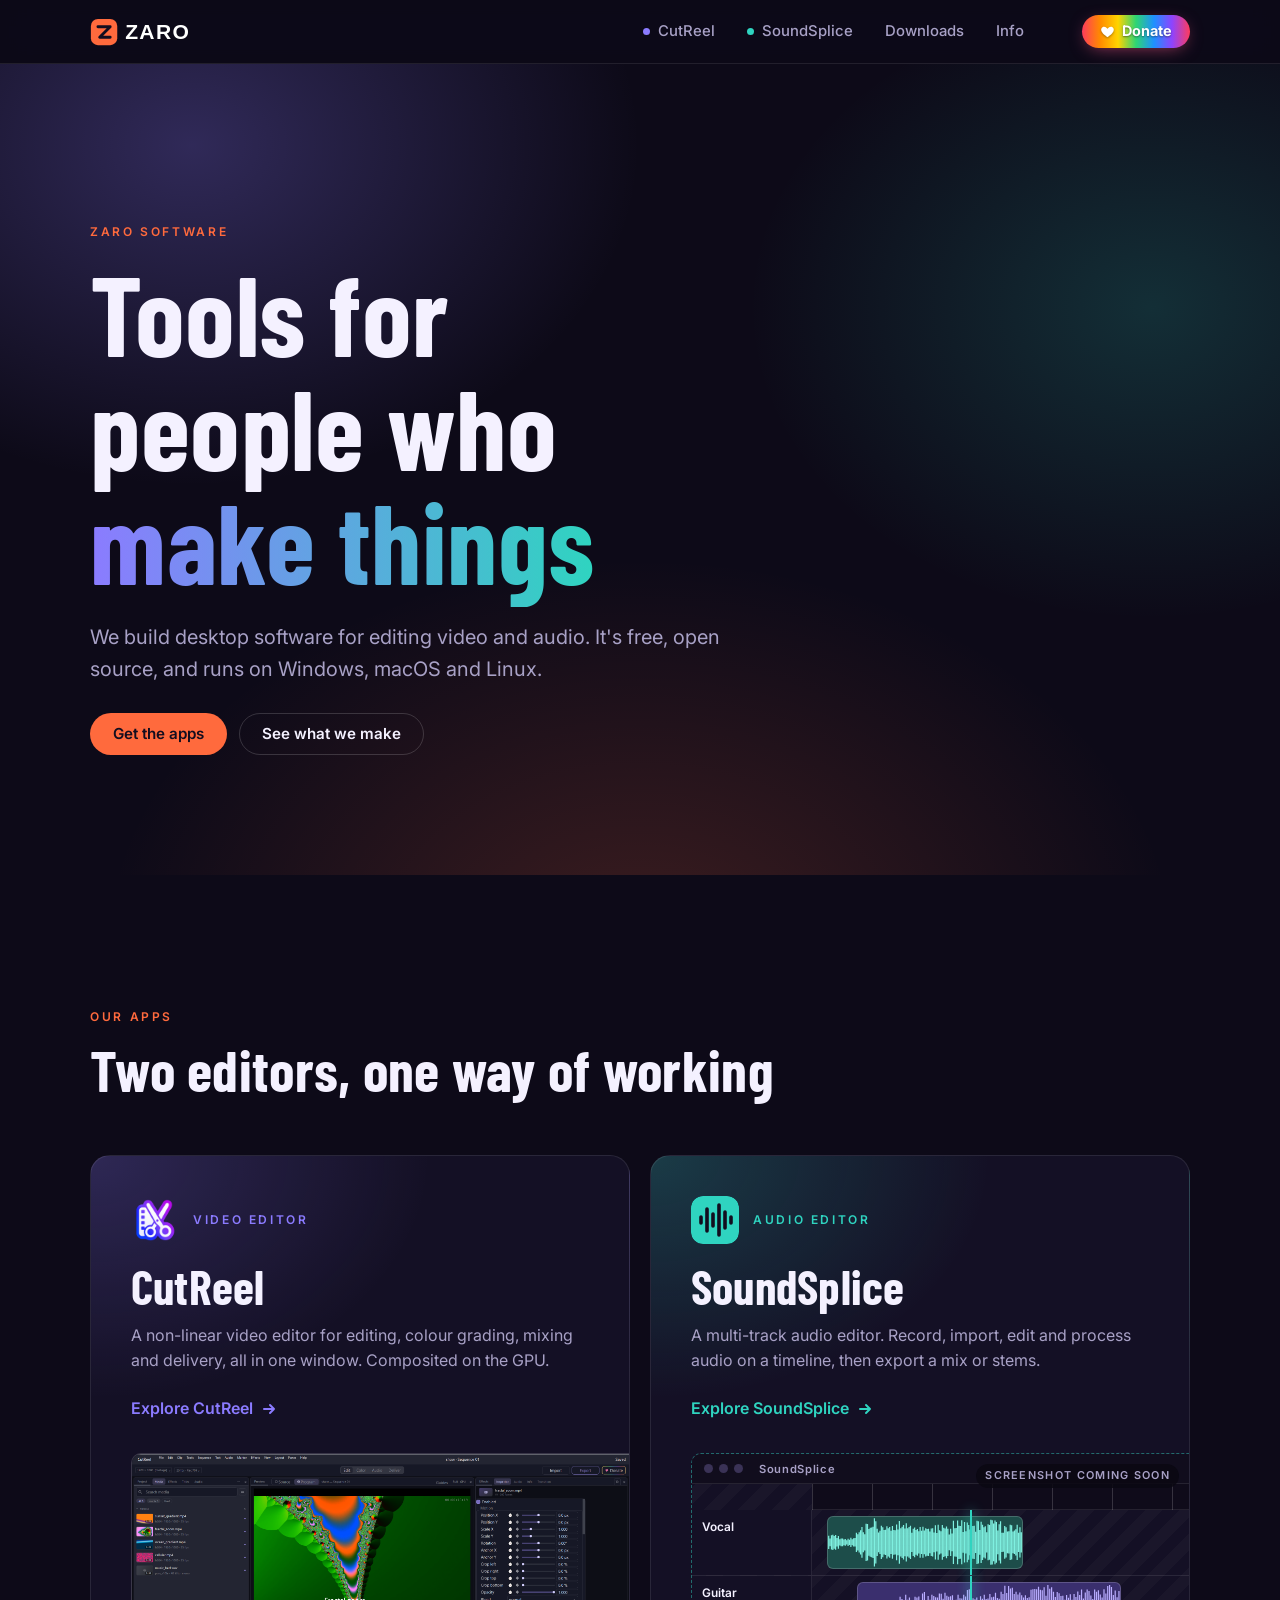
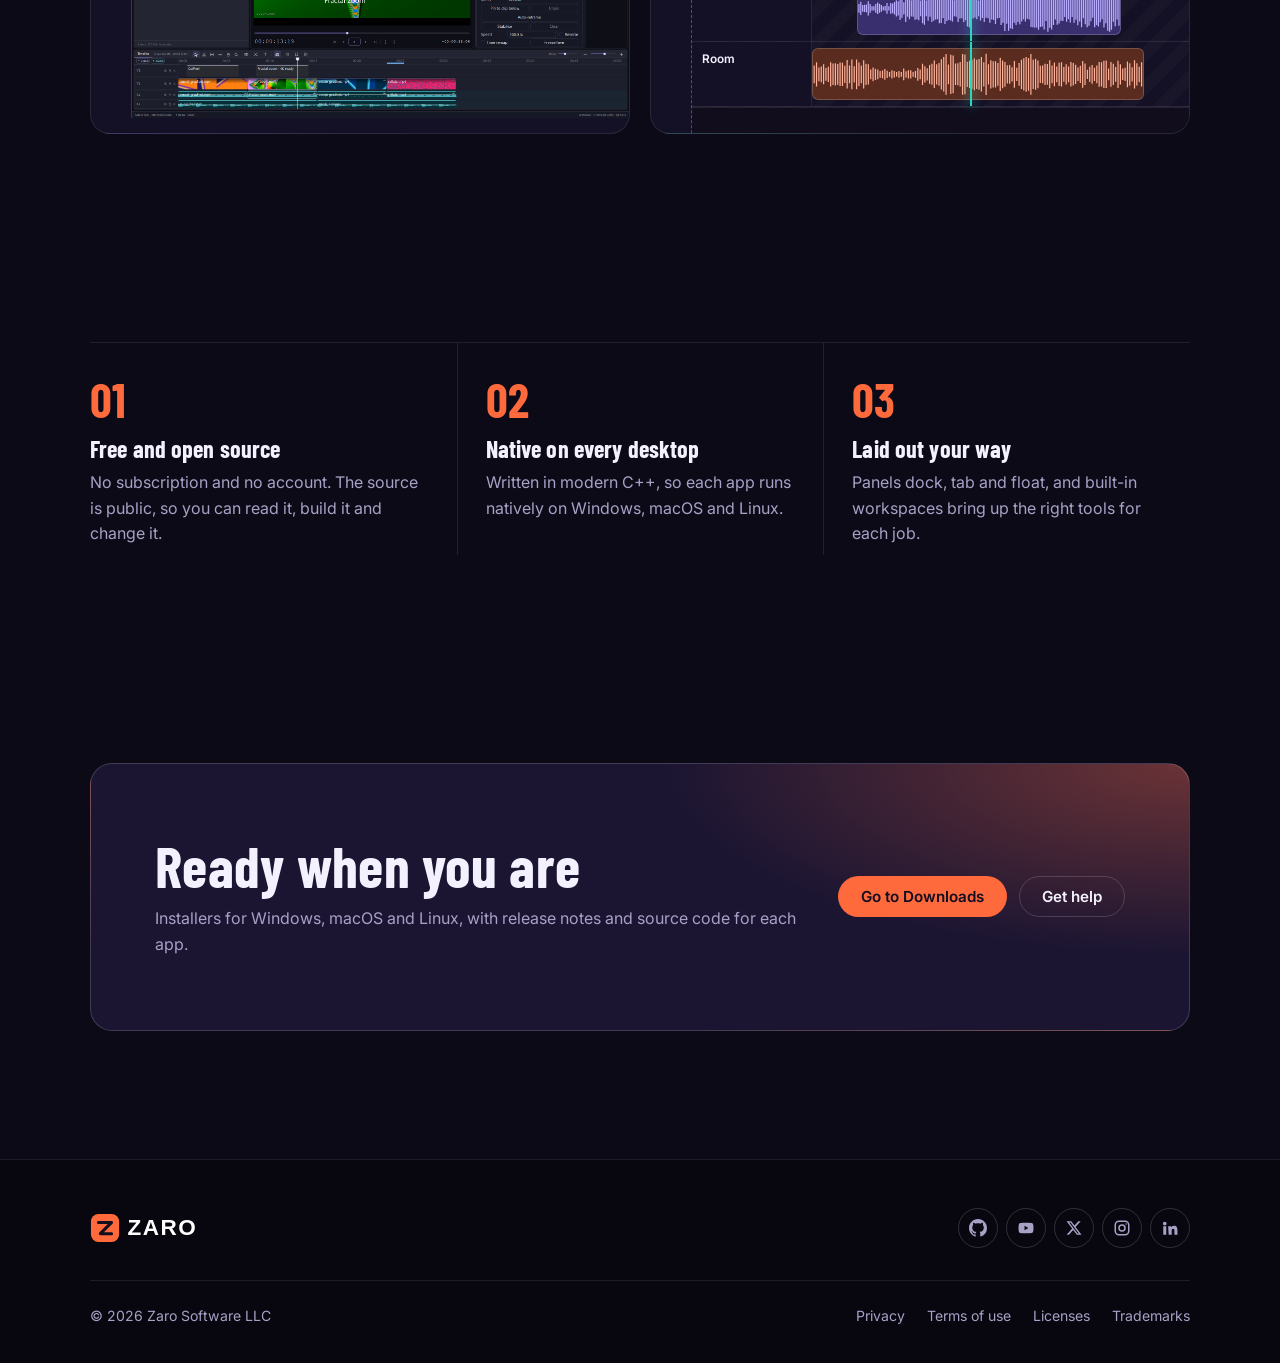
==== commit 62b3a1be: "Second pass" ====
--- a/index.html
+++ b/index.html
@@ -14,20 +14,7 @@
 <body class="theme-zaro">
   <a class="skip-link" href="#main">Skip to content</a>
 
-  <header class="site-header">
-    <div class="wrap">
-      <a class="brand" href="index.html" aria-label="Zaro home"><img src="assets/img/brand/zaro-logo.svg" alt="Zaro" width="132" height="32"></a>
-      <button class="nav-toggle" type="button" aria-expanded="false" aria-controls="site-nav" aria-label="Menu">
-        <svg viewBox="0 0 24 24" fill="none" stroke="currentColor" stroke-width="2" stroke-linecap="round"><path d="M4 7h16M4 12h16M4 17h16"/></svg>
-      </button>
-      <nav class="nav" id="site-nav" aria-label="Main">
-        <a href="cutreel.html"><span class="dot dot--cutreel"></span>CutReel</a>
-        <a href="soundsplice.html"><span class="dot dot--soundsplice"></span>SoundSplice</a>
-        <a href="downloads.html">Downloads</a>
-        <a href="info.html">Info</a>
-      </nav>
-    </div>
-  </header>
+  <header class="site-header" data-layout="header"></header>
 
   <main id="main">
     <section class="home-hero">
@@ -130,30 +117,9 @@
     </section>
   </main>
 
-  <footer class="site-footer">
-    <div class="wrap">
-      <div class="footer-top">
-        <a class="footer-logo" href="index.html" aria-label="Zaro home"><img src="assets/img/brand/zaro-logo.svg" alt="Zaro" width="132" height="32"></a>
-        <ul class="social" aria-label="Zaro on social media">
-          <li><a href="https://github.com/skynab" aria-label="GitHub"><svg viewBox="0 0 16 16" fill="currentColor"><path d="M8 0C3.58 0 0 3.58 0 8c0 3.54 2.29 6.53 5.47 7.59.4.07.55-.17.55-.38 0-.19-.01-.82-.01-1.49-2.01.37-2.53-.49-2.69-.94-.09-.23-.48-.94-.82-1.13-.28-.15-.68-.52-.01-.53.63-.01 1.08.58 1.23.82.72 1.21 1.87.87 2.33.66.07-.52.28-.87.51-1.07-1.78-.2-3.64-.89-3.64-3.95 0-.87.31-1.59.82-2.15-.08-.2-.36-1.02.08-2.12 0 0 .67-.21 2.2.82.64-.18 1.32-.27 2-.27.68 0 1.36.09 2 .27 1.53-1.04 2.2-.82 2.2-.82.44 1.1.16 1.92.08 2.12.51.56.82 1.27.82 2.15 0 3.07-1.87 3.75-3.65 3.95.29.25.54.73.54 1.48 0 1.07-.01 1.93-.01 2.2 0 .21.15.46.55.38A8.01 8.01 0 0 0 16 8c0-4.42-3.58-8-8-8z"/></svg></a></li>
-          <li><a href="#" aria-label="YouTube"><svg viewBox="0 0 24 24" fill="currentColor" fill-rule="evenodd"><path d="M21.6 7.2a2.5 2.5 0 0 0-1.8-1.8C18.2 5 12 5 12 5s-6.2 0-7.8.4a2.5 2.5 0 0 0-1.8 1.8A26 26 0 0 0 2 12a26 26 0 0 0 .4 4.8 2.5 2.5 0 0 0 1.8 1.8C5.8 19 12 19 12 19s6.2 0 7.8-.4a2.5 2.5 0 0 0 1.8-1.8A26 26 0 0 0 22 12a26 26 0 0 0-.4-4.8zM10 15V9l5.2 3z"/></svg></a></li>
-          <li><a href="#" aria-label="X"><svg viewBox="0 0 24 24" fill="currentColor"><path d="M17.8 3h3.1l-6.8 7.8L22 21h-6.2l-4.9-6.4L5.3 21H2.2l7.3-8.3L2 3h6.3l4.4 5.8zm-1.1 16.2h1.7L7.4 4.7H5.6z"/></svg></a></li>
-          <li><a href="#" aria-label="Instagram"><svg viewBox="0 0 24 24" fill="none" stroke="currentColor" stroke-width="2"><rect x="3" y="3" width="18" height="18" rx="5"/><circle cx="12" cy="12" r="4"/><circle cx="17.5" cy="6.5" r="1" fill="currentColor" stroke="none"/></svg></a></li>
-          <li><a href="#" aria-label="LinkedIn"><svg viewBox="0 0 24 24" fill="currentColor"><path d="M4.98 3.5a2.5 2.5 0 1 1 0 5 2.5 2.5 0 0 1 0-5zM3 9.5h4V21H3zm6.5 0h3.8v1.6h.06c.53-1 1.83-2.06 3.77-2.06 4.03 0 4.77 2.65 4.77 6.1V21h-4v-5.1c0-1.22-.02-2.79-1.7-2.79-1.7 0-1.96 1.33-1.96 2.7V21h-4z"/></svg></a></li>
-        </ul>
-      </div>
-      <div class="footer-bottom">
-        <span>&copy; <span data-year>2026</span> Zaro Software LLC</span>
-        <ul class="legal-links">
-          <li><a href="legal.html#privacy">Privacy</a></li>
-          <li><a href="legal.html#terms">Terms of use</a></li>
-          <li><a href="legal.html#licenses">Licenses</a></li>
-          <li><a href="legal.html#trademarks">Trademarks</a></li>
-        </ul>
-      </div>
-    </div>
-  </footer>
+  <footer class="site-footer" data-layout="footer"></footer>
 
+  <script src="assets/js/layout.js"></script>
   <script src="assets/js/site.js"></script>
 </body>
 </html>
--- a/assets/css/site.css
+++ b/assets/css/site.css
@@ -151,6 +151,30 @@
 .nav .dot--cutreel { background: var(--cutreel); }
 .nav .dot--soundsplice { background: var(--soundsplice); }
 .nav .btn { margin-left: 10px; }
+
+/* Rainbow donate button, far right of the header */
+.btn-donate {
+  display: inline-flex; align-items: center; gap: 7px;
+  margin-left: 16px;
+  padding: 9px 18px;
+  border-radius: 999px;
+  flex-shrink: 0;
+  font: 700 0.9rem/1 var(--font-body);
+  color: #fff;
+  text-decoration: none;
+  text-shadow: 0 1px 2px rgba(0, 0, 0, 0.45);
+  /* Two copies of the spectrum in a 200%-wide tile: the button always shows one full rainbow, and
+     sliding by exactly one copy (background-position 100%) loops without a seam. */
+  background: linear-gradient(90deg, #ff3b5c, #ff8a00, #ffd400, #2ed573, #1e90ff, #8e44ff, #ff3b5c, #ff8a00, #ffd400, #2ed573, #1e90ff, #8e44ff, #ff3b5c);
+  background-size: 200% 100%;
+  box-shadow: 0 4px 18px -6px rgba(255, 90, 140, 0.7);
+  animation: rainbow 6s linear infinite;
+  transition: transform 0.15s ease, box-shadow 0.15s ease;
+}
+.btn-donate svg { width: 15px; height: 15px; filter: drop-shadow(0 1px 1px rgba(0, 0, 0, 0.35)); }
+.btn-donate:hover { transform: translateY(-1px) scale(1.03); box-shadow: 0 6px 24px -6px rgba(140, 90, 255, 0.85); }
+@keyframes rainbow { to { background-position: 100% 0; } }
+@media (prefers-reduced-motion: reduce) { .btn-donate { animation: none; } }
 
 .nav-toggle {
   display: none;
